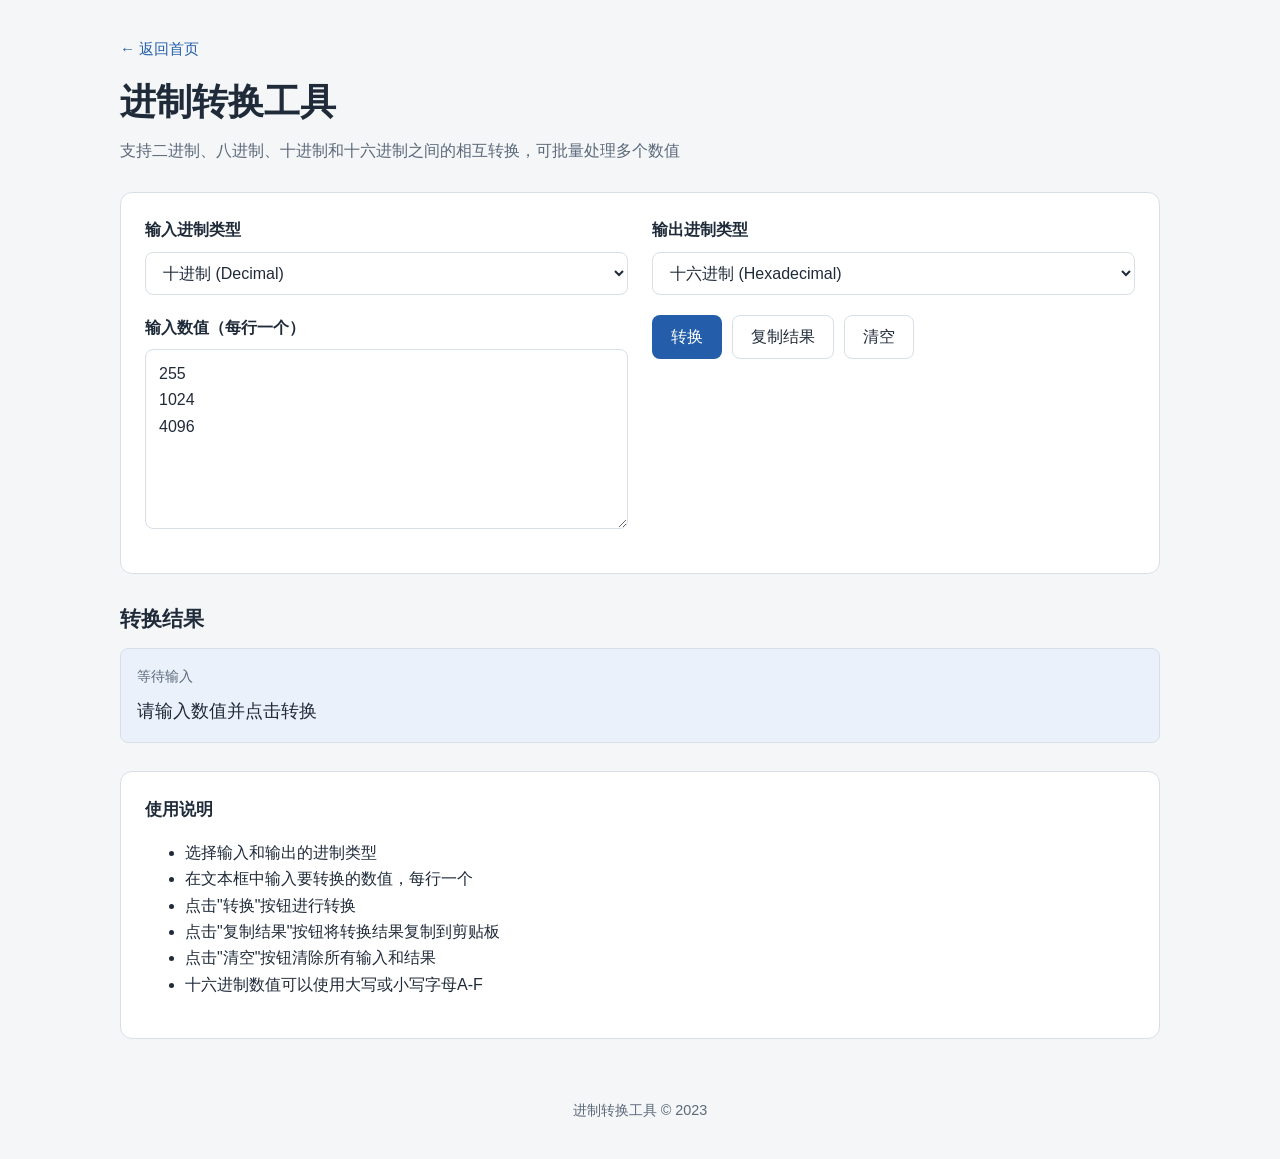
==== base-converter.html @ a17266d6 "Unify page styling and preserve legacy tool URLs Co-Authored-By: Devin AI <158243242+devin-ai-integr" ====
<!DOCTYPE html>
<html lang="zh-CN">
<head>
    <meta charset="UTF-8">
    <meta name="viewport" content="width=device-width, initial-scale=1.0">
    <title>进制转换工具</title>
    <link rel="stylesheet" href="assets/style.css">
</head>
<body class="tool-page">
    <main class="container">
        <header class="page-header">
            <a class="back-link" href="index.html">← 返回首页</a>
            <h1>进制转换工具</h1>
            <p class="description">支持二进制、八进制、十进制和十六进制之间的相互转换，可批量处理多个数值</p>
        </header>
        
        <div class="input-section">
            <div>
                <div class="form-group">
                    <label for="inputType">输入进制类型</label>
                    <select id="inputType">
                        <option value="2">二进制 (Binary)</option>
                        <option value="8">八进制 (Octal)</option>
                        <option value="10" selected>十进制 (Decimal)</option>
                        <option value="16">十六进制 (Hexadecimal)</option>
                    </select>
                </div>
                
                <div class="form-group">
                    <label for="inputValue">输入数值（每行一个）</label>
                    <textarea id="inputValue" placeholder="请输入要转换的数值，每行一个&#10;例如：&#10;255&#10;1024&#10;4096"></textarea>
                </div>
            </div>
            
            <div>
                <div class="form-group">
                    <label for="outputType">输出进制类型</label>
                    <select id="outputType">
                        <option value="2">二进制 (Binary)</option>
                        <option value="8">八进制 (Octal)</option>
                        <option value="10">十进制 (Decimal)</option>
                        <option value="16" selected>十六进制 (Hexadecimal)</option>
                    </select>
                </div>
                
                <div class="buttons">
                    <button class="convert-btn" onclick="convert()">转换</button>
                    <button class="copy-btn" onclick="copyResults()">复制结果</button>
                    <button class="clear-btn" onclick="clearAll()">清空</button>
                </div>
            </div>
        </div>
        
        <div class="result-section">
            <h2>转换结果</h2>
            <div id="results" class="result-grid">
                <div class="result-box">
                    <div class="result-title">等待输入</div>
                    <div class="result-value">请输入数值并点击转换</div>
                </div>
            </div>
        </div>
        
        <div class="instructions">
            <h3>使用说明</h3>
            <ul>
                <li>选择输入和输出的进制类型</li>
                <li>在文本框中输入要转换的数值，每行一个</li>
                <li>点击"转换"按钮进行转换</li>
                <li>点击"复制结果"按钮将转换结果复制到剪贴板</li>
                <li>点击"清空"按钮清除所有输入和结果</li>
                <li>十六进制数值可以使用大写或小写字母A-F</li>
            </ul>
        </div>
    </main>
    
    <div class="footer">
        <p>进制转换工具 &copy; 2023</p>
    </div>
    
    <div class="notification" id="notification" role="status">结果已复制到剪贴板！</div>

    <script>
        function convert() {
            const inputType = document.getElementById('inputType').value;
            const outputType = document.getElementById('outputType').value;
            const inputValue = document.getElementById('inputValue').value;
            const resultsContainer = document.getElementById('results');
            
            // 清空之前的结果
            resultsContainer.innerHTML = '';
            
            // 分割输入为多行
            const values = inputValue.split('\n').filter(val => val.trim() !== '');
            
            if (values.length === 0) {
                resultsContainer.innerHTML = `
                    <div class="result-box">
                        <div class="result-title">错误</div>
                        <div class="result-value">请输入有效数值</div>
                    </div>
                `;
                return;
            }
            
            // 转换每个值
            values.forEach((value, index) => {
                value = value.trim();
                
                try {
                    const sign = value.startsWith('-') ? -1n : 1n;
                    let digits = value.replace(/^[+-]/, '');
                    const prefixes = { '2': /^0b/i, '8': /^0o/i, '16': /^0x/i };
                    if (prefixes[inputType]) digits = digits.replace(prefixes[inputType], '');
                    const validDigits = { '2': /^[01]+$/, '8': /^[0-7]+$/, '10': /^[0-9]+$/, '16': /^[0-9a-f]+$/i };
                    if (!validDigits[inputType].test(digits)) throw new Error('无效的输入值或进制数字');
                    const prefix = { '2': '0b', '8': '0o', '10': '', '16': '0x' }[inputType];
                    const decimalValue = sign * BigInt(prefix + digits);
                    const result = decimalValue.toString(Number(outputType)).toUpperCase();
                    appendResult(value, result + ' (' + getBaseName(outputType) + ')');
                } catch (error) {
                    appendResult(value, '转换错误: ' + error.message, true);
                }

            });
        }
        
        function appendResult(value, result, isError = false) {
            const box = document.createElement('div');
            box.className = 'result-box';
            const title = document.createElement('div');
            title.className = 'result-title';
            title.textContent = value + ' (' + getBaseName(document.getElementById('inputType').value) + ')';
            const output = document.createElement('div');
            output.className = 'result-value';
            output.textContent = result;
            if (isError) output.classList.add('inline-error');
            else output.dataset.copy = result;
            box.append(title, output);
            document.getElementById('results').appendChild(box);
        }

        function getBaseName(base) {
            switch(base) {
                case '2': return '二进制';
                case '8': return '八进制';
                case '10': return '十进制';
                case '16': return '十六进制';
                default: return '';
            }
        }
        
        async function copyResults() {
            const results = document.querySelectorAll('.result-value[data-copy]');
            if (results.length === 0) {
                showNotification('没有可复制的结果', true);
                return;
            }
            
            let textToCopy = '';
            results.forEach(result => {
                // 提取纯文本内容（去掉HTML标签）
                textToCopy += result.textContent + '\n';
            });
            
            try {
                if (!navigator.clipboard) throw new Error('当前环境不支持剪贴板，请手动选择结果复制');
                await navigator.clipboard.writeText(textToCopy.trim());
                showNotification('结果已复制到剪贴板！');
            } catch (error) {
                showNotification('复制失败: ' + error.message, true);
            }
        }
        
        function clearAll() {
            document.getElementById('inputValue').value = '';
            document.getElementById('results').innerHTML = `
                <div class="result-box">
                    <div class="result-title">等待输入</div>
                    <div class="result-value">请输入数值并点击转换</div>
                </div>
            `;
        }
        
        function showNotification(message, isError = false) {
            const notification = document.getElementById('notification');
            notification.textContent = message;
            notification.classList.toggle('error', isError);
            
            notification.classList.add('show');
            
            setTimeout(() => {
                notification.classList.remove('show');
            }, 3000);
        }
        
        // 初始示例值
        document.getElementById('inputValue').value = '255\n1024\n4096';
    </script>
</body>
</html>
---- assets/style.css ----
:root {
    color-scheme: light dark;
    --bg: #f4f6f8;
    --surface: #ffffff;
    --text: #202b3a;
    --muted: #5c697a;
    --border: #d8dfe7;
    --accent: #245eaa;
    --accent-hover: #194a89;
    --soft: #eaf1fa;
    --error: #b42318;
    --radius: 12px;
}
@media (prefers-color-scheme: dark) {
    :root {
        --bg: #111821;
        --surface: #1b2532;
        --text: #e5ebf3;
        --muted: #a8b6c8;
        --border: #354356;
        --accent: #99c3ff;
        --accent-hover: #c1dbff;
        --soft: #253950;
        --error: #ffa69e;
    }
}
* { box-sizing: border-box; }
body {
    margin: 0;
    background: var(--bg);
    color: var(--text);
    font-family: -apple-system, BlinkMacSystemFont, "Segoe UI", "PingFang SC", "Microsoft YaHei", "Noto Sans CJK SC", sans-serif;
    line-height: 1.65;
}
h1, h2, h3, h4, p { margin: 0 0 12px; }
h1 { font-size: clamp(1.65rem, 4vw, 2.25rem); line-height: 1.3; }
h2 { font-size: 1.3rem; }
h3 { font-size: 1.05rem; }
a { color: var(--accent); text-underline-offset: 3px; }
a:hover { color: var(--accent-hover); }
button, input, select, textarea { font: inherit; }
button, .btn {
    display: inline-flex;
    align-items: center;
    justify-content: center;
    gap: 8px;
    padding: 10px 18px;
    border: 1px solid transparent;
    border-radius: 8px;
    background: var(--accent);
    color: var(--surface);
    cursor: pointer;
    text-decoration: none;
    line-height: 1.4;
}
button:hover, .btn:hover { background: var(--accent-hover); color: var(--surface); }
.secondary, .copy-btn, .clear-btn, .btn-outline {
    background: var(--surface);
    border-color: var(--border);
    color: var(--text);
}
.secondary:hover, .copy-btn:hover, .clear-btn:hover, .btn-outline:hover {
    background: var(--soft);
    color: var(--text);
}
:focus-visible { outline: 3px solid var(--accent); outline-offset: 3px; }
label { display: block; font-weight: 600; margin-bottom: 8px; }
input, select, textarea {
    width: 100%;
    min-width: 0;
    padding: 11px 13px;
    border: 1px solid var(--border);
    border-radius: 8px;
    background: var(--surface);
    color: var(--text);
}
textarea { display: block; min-height: 180px; resize: vertical; font-weight: 400; }
input::placeholder, textarea::placeholder { color: var(--muted); opacity: 1; }
input + button { margin-top: 12px; }
.container { width: min(100% - 48px, 1200px); margin: 0 auto; padding: 36px 0; }
.tool-page .container { max-width: 1040px; }
.page-header { margin-bottom: 28px; }
.back-link { display: inline-block; margin-bottom: 18px; text-decoration: none; font-size: .95rem; }
.description, .card-desc, .example-desc, .featured-card-desc { color: var(--muted); }
.panel, .card, .featured-card, .regex-section, .test-section, .input-section, .instructions {
    background: var(--surface);
    border: 1px solid var(--border);
    border-radius: var(--radius);
    padding: 24px;
}
.input-section, .content { display: grid; grid-template-columns: 1fr 1fr; gap: 24px; }
.content > *, .input-section > *, .splitter-grid > * { min-width: 0; }
.form-group, .input-group { margin-bottom: 20px; }
.buttons, .button-container { display: flex; flex-wrap: wrap; gap: 10px; margin: 20px 0; }
.result-section, .result-container, .instructions, .example-section { margin-top: 28px; }
.result-grid { display: grid; grid-template-columns: repeat(auto-fit, minmax(min(100%, 220px), 1fr)); gap: 16px; }
.result-box, #match-result {
    background: var(--soft);
    border: 1px solid var(--border);
    border-radius: 8px;
    padding: 16px;
    overflow-wrap: anywhere;
}
#result { margin-top: 20px; white-space: pre-line; min-height: 64px; }
.result-title { font-size: .9rem; color: var(--muted); margin-bottom: 8px; }
.result-value { font-size: 1.1rem; overflow-wrap: anywhere; }
.no-matches, [role="status"] { color: var(--muted); }
.inline-error { color: var(--error); }
.notification {
    position: fixed;
    bottom: 24px;
    right: 24px;
    max-width: min(460px, calc(100% - 48px));
    padding: 14px 20px;
    border-radius: 8px;
    color: #fff;
    background: #245eaa;
    opacity: 0;
    pointer-events: none;
}
.notification.show { opacity: 1; }
.notification.error { background: #b42318; }
.footer, footer { color: var(--muted); font-size: .9rem; text-align: center; padding: 24px; }
.cheat-sheet-content, .example-grid { display: grid; grid-template-columns: 1fr 1fr; gap: 18px; }
.cheat-item, .example-card { min-width: 0; padding: 14px; background: var(--soft); border-radius: 8px; overflow-wrap: anywhere; }
.cheat-item p { margin-bottom: 6px; }
.example-card { cursor: pointer; border: 1px solid var(--border); }
.example-card:hover { border-color: var(--accent); }
code { font-family: ui-monospace, SFMono-Regular, Consolas, monospace; font-size: .9em; }
.icon { flex-shrink: 0; fill: currentColor; }
.splitter-grid { display: grid; grid-template-columns: 1fr auto 1fr; gap: 20px; align-items: start; }
.splitter-grid textarea { min-height: 300px; margin-top: 10px; }
.splitter-grid .button-container { flex-direction: column; margin-top: 36px; }

/* Dashboard layout */
.dashboard > header { background: var(--surface); border-bottom: 1px solid var(--border); position: sticky; top: 0; z-index: 10; }
.header-content, .category-nav-content, .footer-content { max-width: 1200px; margin: auto; padding: 16px 24px; display: flex; align-items: center; justify-content: space-between; gap: 24px; }
.logo, .footer-brand { display: flex; align-items: center; gap: 12px; font-weight: 700; }
.logo { font-size: 1.35rem; }
.logo-icon { display: grid; place-items: center; background: var(--soft); border-radius: 8px; width: 36px; height: 36px; }
.nav-links, .header-actions, .footer-links { display: flex; gap: 20px; }
.nav-links a, .footer-links a { color: var(--muted); text-decoration: none; }
.category-nav { background: var(--surface); border-bottom: 1px solid var(--border); overflow-x: auto; }
.category-nav-content { justify-content: flex-start; gap: 8px; }
.category-btn { white-space: nowrap; border-radius: 24px; background: transparent; color: var(--muted); }
.category-btn.active { background: var(--accent); color: var(--surface); }
.section, .featured { margin-bottom: 40px; }
.section-header, .card-header, .card-footer { display: flex; align-items: center; justify-content: space-between; gap: 12px; }
.section-header { margin-bottom: 20px; }
.section-header h2 { margin: 0; }
.view-all { font-size: .9rem; text-decoration: none; white-space: nowrap; }
.grid, .featured-grid { display: grid; grid-template-columns: repeat(auto-fill, minmax(min(100%, 300px), 1fr)); gap: 16px; }
.card, .featured-card { display: block; text-decoration: none; color: var(--text); }
.card:hover, .featured-card:hover { border-color: var(--accent); color: var(--text); }
.card-title, .featured-card-title { font-size: 1.05rem; margin-bottom: 0; }
.card-header { margin-bottom: 12px; }
.card-fav { display: grid; place-items: center; width: 32px; height: 32px; background: var(--soft); border-radius: 50%; flex-shrink: 0; }
.card-desc, .featured-card-desc { font-size: .9rem; }
.card-footer { border-top: 1px solid var(--border); padding-top: 12px; }
.card-tags { display: flex; gap: 6px; flex-wrap: wrap; }
.tag { padding: 3px 10px; border-radius: 16px; background: var(--soft); color: var(--accent); font-size: .75rem; }
.card-meta { color: var(--muted); font-size: .8rem; }
.featured { background: var(--soft); padding: 28px; border: 1px solid var(--border); border-radius: var(--radius); }
.featured-title { font-size: 1.5rem; }
.featured-desc { color: var(--muted); margin-bottom: 24px; }
.featured-card-title { margin-bottom: 8px; }
.featured-card-desc { margin-bottom: 0; }
.dashboard footer { background: var(--surface); border-top: 1px solid var(--border); text-align: left; }
@media (max-width: 768px) {
    .container { width: calc(100% - 32px); padding: 24px 0; }
    .input-section, .content, .splitter-grid { grid-template-columns: 1fr; }
    .panel, .regex-section, .test-section, .input-section, .instructions, .featured { padding: 20px; }
    .splitter-grid .button-container { flex-direction: row; margin: 0; }
    .cheat-sheet-content, .example-grid { grid-template-columns: 1fr; }
    .nav-links { display: none; }
    .header-content { flex-wrap: wrap; gap: 12px; padding: 14px 16px; }
    .header-actions { gap: 8px; }
    .header-actions .btn { padding: 8px 12px; }
    .footer-content { flex-direction: column; align-items: flex-start; padding: 0; }
    .footer-links { flex-wrap: wrap; }
}
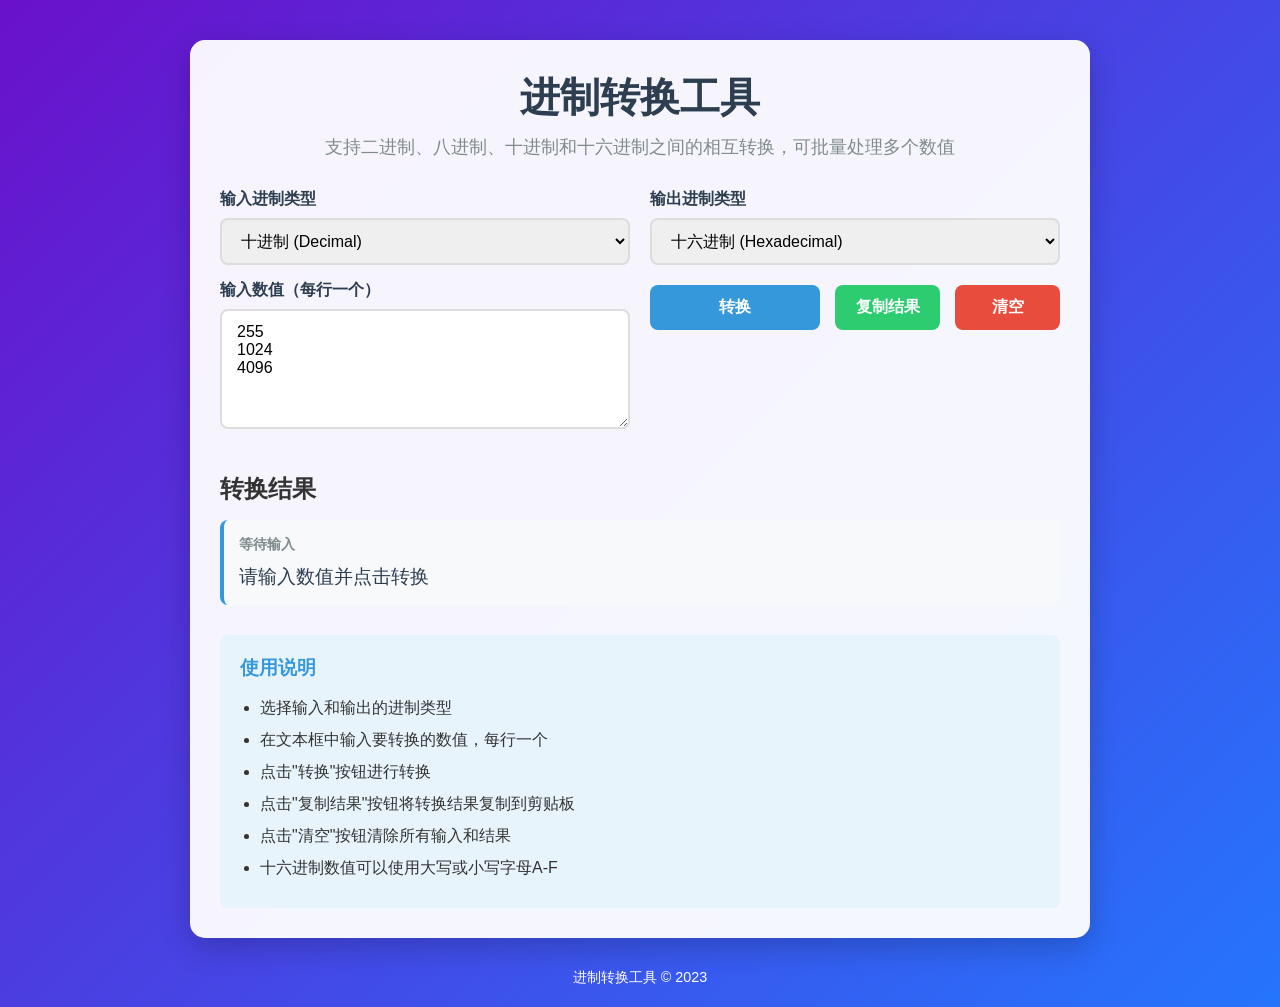
==== commit eba76ef2: "Rename tool pages to conventional descriptive filenames Co-Authored-By: Devin AI <158243242+devin-ai" ====
--- a/base-converter.html
+++ b/base-converter.html
@@ -4,12 +4,224 @@
     <meta charset="UTF-8">
     <meta name="viewport" content="width=device-width, initial-scale=1.0">
     <title>进制转换工具</title>
-    <link rel="stylesheet" href="assets/style.css">
+    <style>
+        * {
+            box-sizing: border-box;
+            margin: 0;
+            padding: 0;
+            font-family: 'Segoe UI', Tahoma, Geneva, Verdana, sans-serif;
+        }
+        
+        body {
+            background: linear-gradient(135deg, #6a11cb 0%, #2575fc 100%);
+            color: #333;
+            min-height: 100vh;
+            display: flex;
+            flex-direction: column;
+            align-items: center;
+            padding: 20px;
+        }
+        
+        .container {
+            width: 100%;
+            max-width: 900px;
+            background-color: rgba(255, 255, 255, 0.95);
+            border-radius: 15px;
+            box-shadow: 0 10px 30px rgba(0, 0, 0, 0.2);
+            padding: 30px;
+            margin-top: 20px;
+        }
+        
+        header {
+            text-align: center;
+            margin-bottom: 30px;
+        }
+        
+        h1 {
+            color: #2c3e50;
+            margin-bottom: 10px;
+            font-size: 2.5rem;
+        }
+        
+        .description {
+            color: #7f8c8d;
+            font-size: 1.1rem;
+            max-width: 700px;
+            margin: 0 auto;
+        }
+        
+        .input-section {
+            display: grid;
+            grid-template-columns: 1fr 1fr;
+            gap: 20px;
+            margin-bottom: 25px;
+        }
+        
+        @media (max-width: 768px) {
+            .input-section {
+                grid-template-columns: 1fr;
+            }
+        }
+        
+        .form-group {
+            margin-bottom: 15px;
+        }
+        
+        label {
+            display: block;
+            margin-bottom: 8px;
+            font-weight: 600;
+            color: #2c3e50;
+        }
+        
+        select, textarea {
+            width: 100%;
+            padding: 12px 15px;
+            border: 2px solid #ddd;
+            border-radius: 8px;
+            font-size: 16px;
+            transition: border-color 0.3s;
+        }
+        
+        select:focus, textarea:focus {
+            border-color: #3498db;
+            outline: none;
+        }
+        
+        textarea {
+            min-height: 120px;
+            resize: vertical;
+        }
+        
+        .buttons {
+            display: flex;
+            gap: 15px;
+            margin: 20px 0;
+        }
+        
+        button {
+            padding: 12px 20px;
+            border: none;
+            border-radius: 8px;
+            font-size: 16px;
+            font-weight: 600;
+            cursor: pointer;
+            transition: all 0.3s;
+        }
+        
+        .convert-btn {
+            background-color: #3498db;
+            color: white;
+            flex: 2;
+        }
+        
+        .convert-btn:hover {
+            background-color: #2980b9;
+        }
+        
+        .copy-btn {
+            background-color: #2ecc71;
+            color: white;
+            flex: 1;
+        }
+        
+        .copy-btn:hover {
+            background-color: #27ae60;
+        }
+        
+        .clear-btn {
+            background-color: #e74c3c;
+            color: white;
+            flex: 1;
+        }
+        
+        .clear-btn:hover {
+            background-color: #c0392b;
+        }
+        
+        .result-section {
+            margin-top: 20px;
+        }
+        
+        .result-grid {
+            display: grid;
+            grid-template-columns: repeat(auto-fit, minmax(200px, 1fr));
+            gap: 20px;
+            margin-top: 15px;
+        }
+        
+        .result-box {
+            background-color: #f8f9fa;
+            border-radius: 8px;
+            padding: 15px;
+            border-left: 4px solid #3498db;
+        }
+        
+        .result-title {
+            font-weight: 600;
+            color: #7f8c8d;
+            margin-bottom: 10px;
+            font-size: 0.9rem;
+        }
+        
+        .result-value {
+            font-size: 1.2rem;
+            color: #2c3e50;
+            word-break: break-all;
+        }
+        
+        .instructions {
+            background-color: #e8f4fc;
+            border-radius: 8px;
+            padding: 20px;
+            margin-top: 30px;
+        }
+        
+        .instructions h3 {
+            color: #3498db;
+            margin-bottom: 15px;
+        }
+        
+        .instructions ul {
+            padding-left: 20px;
+        }
+        
+        .instructions li {
+            margin-bottom: 8px;
+            line-height: 1.5;
+        }
+        
+        .footer {
+            margin-top: 30px;
+            text-align: center;
+            color: white;
+            font-size: 0.9rem;
+        }
+        
+        .notification {
+            position: fixed;
+            top: 20px;
+            right: 20px;
+            padding: 15px 25px;
+            background-color: #2ecc71;
+            color: white;
+            border-radius: 8px;
+            box-shadow: 0 5px 15px rgba(0, 0, 0, 0.2);
+            transform: translateY(-100px);
+            opacity: 0;
+            transition: all 0.3s;
+            z-index: 1000;
+        }
+        
+        .notification.show {
+            transform: translateY(0);
+            opacity: 1;
+        }
+    </style>
 </head>
-<body class="tool-page">
-    <main class="container">
-        <header class="page-header">
-            <a class="back-link" href="index.html">← 返回首页</a>
+<body>
+    <div class="container">
+        <header>
             <h1>进制转换工具</h1>
             <p class="description">支持二进制、八进制、十进制和十六进制之间的相互转换，可批量处理多个数值</p>
         </header>
@@ -72,13 +284,13 @@
                 <li>十六进制数值可以使用大写或小写字母A-F</li>
             </ul>
         </div>
-    </main>
+    </div>
     
     <div class="footer">
         <p>进制转换工具 &copy; 2023</p>
     </div>
     
-    <div class="notification" id="notification" role="status">结果已复制到剪贴板！</div>
+    <div class="notification" id="notification">结果已复制到剪贴板！</div>
 
     <script>
         function convert() {
@@ -134,7 +346,7 @@
             const output = document.createElement('div');
             output.className = 'result-value';
             output.textContent = result;
-            if (isError) output.classList.add('inline-error');
+            if (isError) output.style.color = '#e74c3c';
             else output.dataset.copy = result;
             box.append(title, output);
             document.getElementById('results').appendChild(box);
@@ -185,7 +397,7 @@
         function showNotification(message, isError = false) {
             const notification = document.getElementById('notification');
             notification.textContent = message;
-            notification.classList.toggle('error', isError);
+            notification.style.backgroundColor = isError ? '#e74c3c' : '#2ecc71';
             
             notification.classList.add('show');
             
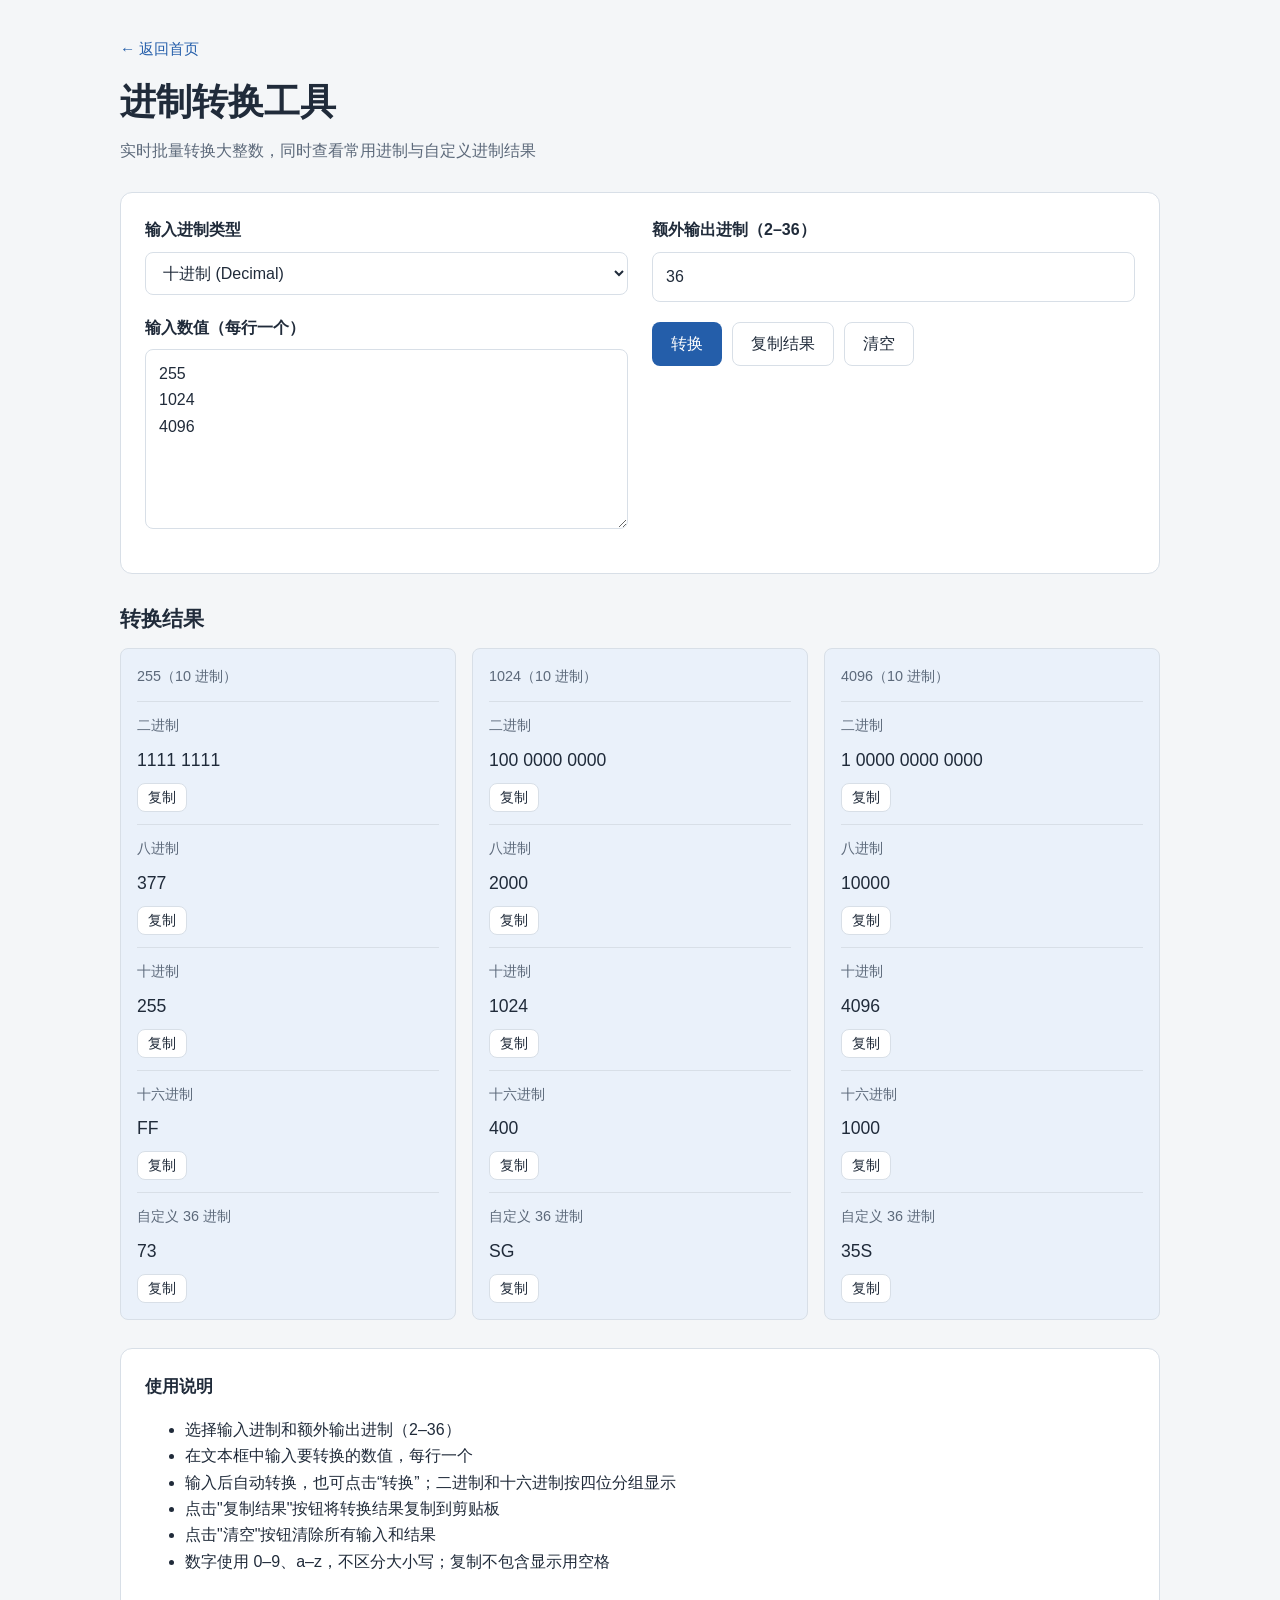
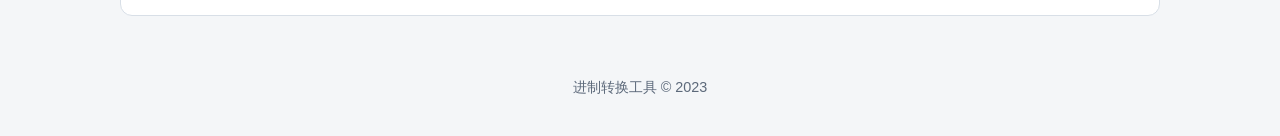
==== commit fa00f38e: "Add live exact multi-base conversion and per-value copying Co-Authored-By: Devin AI <158243242+devin" ====
--- a/base-converter.html
+++ b/base-converter.html
@@ -4,226 +4,14 @@
     <meta charset="UTF-8">
     <meta name="viewport" content="width=device-width, initial-scale=1.0">
     <title>进制转换工具</title>
-    <style>
-        * {
-            box-sizing: border-box;
-            margin: 0;
-            padding: 0;
-            font-family: 'Segoe UI', Tahoma, Geneva, Verdana, sans-serif;
-        }
-        
-        body {
-            background: linear-gradient(135deg, #6a11cb 0%, #2575fc 100%);
-            color: #333;
-            min-height: 100vh;
-            display: flex;
-            flex-direction: column;
-            align-items: center;
-            padding: 20px;
-        }
-        
-        .container {
-            width: 100%;
-            max-width: 900px;
-            background-color: rgba(255, 255, 255, 0.95);
-            border-radius: 15px;
-            box-shadow: 0 10px 30px rgba(0, 0, 0, 0.2);
-            padding: 30px;
-            margin-top: 20px;
-        }
-        
-        header {
-            text-align: center;
-            margin-bottom: 30px;
-        }
-        
-        h1 {
-            color: #2c3e50;
-            margin-bottom: 10px;
-            font-size: 2.5rem;
-        }
-        
-        .description {
-            color: #7f8c8d;
-            font-size: 1.1rem;
-            max-width: 700px;
-            margin: 0 auto;
-        }
-        
-        .input-section {
-            display: grid;
-            grid-template-columns: 1fr 1fr;
-            gap: 20px;
-            margin-bottom: 25px;
-        }
-        
-        @media (max-width: 768px) {
-            .input-section {
-                grid-template-columns: 1fr;
-            }
-        }
-        
-        .form-group {
-            margin-bottom: 15px;
-        }
-        
-        label {
-            display: block;
-            margin-bottom: 8px;
-            font-weight: 600;
-            color: #2c3e50;
-        }
-        
-        select, textarea {
-            width: 100%;
-            padding: 12px 15px;
-            border: 2px solid #ddd;
-            border-radius: 8px;
-            font-size: 16px;
-            transition: border-color 0.3s;
-        }
-        
-        select:focus, textarea:focus {
-            border-color: #3498db;
-            outline: none;
-        }
-        
-        textarea {
-            min-height: 120px;
-            resize: vertical;
-        }
-        
-        .buttons {
-            display: flex;
-            gap: 15px;
-            margin: 20px 0;
-        }
-        
-        button {
-            padding: 12px 20px;
-            border: none;
-            border-radius: 8px;
-            font-size: 16px;
-            font-weight: 600;
-            cursor: pointer;
-            transition: all 0.3s;
-        }
-        
-        .convert-btn {
-            background-color: #3498db;
-            color: white;
-            flex: 2;
-        }
-        
-        .convert-btn:hover {
-            background-color: #2980b9;
-        }
-        
-        .copy-btn {
-            background-color: #2ecc71;
-            color: white;
-            flex: 1;
-        }
-        
-        .copy-btn:hover {
-            background-color: #27ae60;
-        }
-        
-        .clear-btn {
-            background-color: #e74c3c;
-            color: white;
-            flex: 1;
-        }
-        
-        .clear-btn:hover {
-            background-color: #c0392b;
-        }
-        
-        .result-section {
-            margin-top: 20px;
-        }
-        
-        .result-grid {
-            display: grid;
-            grid-template-columns: repeat(auto-fit, minmax(200px, 1fr));
-            gap: 20px;
-            margin-top: 15px;
-        }
-        
-        .result-box {
-            background-color: #f8f9fa;
-            border-radius: 8px;
-            padding: 15px;
-            border-left: 4px solid #3498db;
-        }
-        
-        .result-title {
-            font-weight: 600;
-            color: #7f8c8d;
-            margin-bottom: 10px;
-            font-size: 0.9rem;
-        }
-        
-        .result-value {
-            font-size: 1.2rem;
-            color: #2c3e50;
-            word-break: break-all;
-        }
-        
-        .instructions {
-            background-color: #e8f4fc;
-            border-radius: 8px;
-            padding: 20px;
-            margin-top: 30px;
-        }
-        
-        .instructions h3 {
-            color: #3498db;
-            margin-bottom: 15px;
-        }
-        
-        .instructions ul {
-            padding-left: 20px;
-        }
-        
-        .instructions li {
-            margin-bottom: 8px;
-            line-height: 1.5;
-        }
-        
-        .footer {
-            margin-top: 30px;
-            text-align: center;
-            color: white;
-            font-size: 0.9rem;
-        }
-        
-        .notification {
-            position: fixed;
-            top: 20px;
-            right: 20px;
-            padding: 15px 25px;
-            background-color: #2ecc71;
-            color: white;
-            border-radius: 8px;
-            box-shadow: 0 5px 15px rgba(0, 0, 0, 0.2);
-            transform: translateY(-100px);
-            opacity: 0;
-            transition: all 0.3s;
-            z-index: 1000;
-        }
-        
-        .notification.show {
-            transform: translateY(0);
-            opacity: 1;
-        }
-    </style>
+    <link rel="stylesheet" href="assets/style.css">
 </head>
-<body>
-    <div class="container">
-        <header>
+<body class="tool-page">
+    <main class="container">
+        <header class="page-header">
+            <a class="back-link" href="index.html">← 返回首页</a>
             <h1>进制转换工具</h1>
-            <p class="description">支持二进制、八进制、十进制和十六进制之间的相互转换，可批量处理多个数值</p>
+            <p class="description">实时批量转换大整数，同时查看常用进制与自定义进制结果</p>
         </header>
         
         <div class="input-section">
@@ -235,9 +23,14 @@
                         <option value="8">八进制 (Octal)</option>
                         <option value="10" selected>十进制 (Decimal)</option>
                         <option value="16">十六进制 (Hexadecimal)</option>
+                        <option value="custom">自定义进制</option>
                     </select>
                 </div>
                 
+                <div class="form-group" id="customInputGroup" hidden>
+                    <label for="customInputBase">自定义输入进制（2–36）</label>
+                    <input type="number" id="customInputBase" min="2" max="36" step="1" value="36">
+                </div>
                 <div class="form-group">
                     <label for="inputValue">输入数值（每行一个）</label>
                     <textarea id="inputValue" placeholder="请输入要转换的数值，每行一个&#10;例如：&#10;255&#10;1024&#10;4096"></textarea>
@@ -246,13 +39,9 @@
             
             <div>
                 <div class="form-group">
-                    <label for="outputType">输出进制类型</label>
-                    <select id="outputType">
-                        <option value="2">二进制 (Binary)</option>
-                        <option value="8">八进制 (Octal)</option>
-                        <option value="10">十进制 (Decimal)</option>
-                        <option value="16" selected>十六进制 (Hexadecimal)</option>
-                    </select>
+                    <label for="customOutputBase">额外输出进制（2–36）</label>
+                    <input type="number" id="customOutputBase" min="2" max="36" step="1" value="36">
+                    <p id="baseStatus" class="inline-error" role="status"></p>
                 </div>
                 
                 <div class="buttons">
@@ -276,138 +65,169 @@
         <div class="instructions">
             <h3>使用说明</h3>
             <ul>
-                <li>选择输入和输出的进制类型</li>
+                <li>选择输入进制和额外输出进制（2–36）</li>
                 <li>在文本框中输入要转换的数值，每行一个</li>
-                <li>点击"转换"按钮进行转换</li>
+                <li>输入后自动转换，也可点击“转换”；二进制和十六进制按四位分组显示</li>
                 <li>点击"复制结果"按钮将转换结果复制到剪贴板</li>
                 <li>点击"清空"按钮清除所有输入和结果</li>
-                <li>十六进制数值可以使用大写或小写字母A-F</li>
+                <li>数字使用 0–9、a–z，不区分大小写；复制不包含显示用空格</li>
             </ul>
         </div>
-    </div>
+    </main>
     
     <div class="footer">
         <p>进制转换工具 &copy; 2023</p>
     </div>
     
-    <div class="notification" id="notification">结果已复制到剪贴板！</div>
+    <div class="notification" id="notification" role="status">结果已复制到剪贴板！</div>
 
     <script>
+        const inputType = document.getElementById('inputType');
+        const inputValue = document.getElementById('inputValue');
+        const customInputBase = document.getElementById('customInputBase');
+        const customOutputBase = document.getElementById('customOutputBase');
+        const resultsContainer = document.getElementById('results');
+        let conversionTimer;
+        let notificationTimer;
+
+        function readBase(value) {
+            const base = Number(value);
+            if (!Number.isInteger(base) || base < 2 || base > 36) {
+                throw new Error('进制必须是 2–36 之间的整数');
+            }
+            return base;
+        }
+
+        function parseInteger(value, base) {
+            const sign = value.startsWith('-') ? -1n : 1n;
+            let digits = value.replace(/^[+-]/, '').toLowerCase();
+            const prefixes = { 2: /^0b/i, 8: /^0o/i, 16: /^0x/i };
+            if (prefixes[base]) digits = digits.replace(prefixes[base], '');
+            if (!/^[0-9a-z]+$/.test(digits)) throw new Error('无效的输入值或进制数字');
+            let result = 0n;
+            for (const char of digits) {
+                const digit = parseInt(char, 36);
+                if (digit >= base) throw new Error('无效的输入值或进制数字');
+                result = result * BigInt(base) + BigInt(digit);
+            }
+            return sign * result;
+        }
+
+        function element(tag, className, text) {
+            const node = document.createElement(tag);
+            node.className = className;
+            if (text !== undefined) node.textContent = text;
+            return node;
+        }
+
+        function grouped(value) {
+            const sign = value.startsWith('-') ? '-' : '';
+            const digits = value.replace(/^-/, '');
+            return sign + digits.replace(/\B(?=(.{4})+$)/g, ' ');
+        }
+
         function convert() {
-            const inputType = document.getElementById('inputType').value;
-            const outputType = document.getElementById('outputType').value;
-            const inputValue = document.getElementById('inputValue').value;
-            const resultsContainer = document.getElementById('results');
-            
-            // 清空之前的结果
-            resultsContainer.innerHTML = '';
-            
-            // 分割输入为多行
-            const values = inputValue.split('\n').filter(val => val.trim() !== '');
-            
-            if (values.length === 0) {
-                resultsContainer.innerHTML = `
-                    <div class="result-box">
-                        <div class="result-title">错误</div>
-                        <div class="result-value">请输入有效数值</div>
-                    </div>
-                `;
+            clearTimeout(conversionTimer);
+            document.getElementById('customInputGroup').hidden = inputType.value !== 'custom';
+            const status = document.getElementById('baseStatus');
+            status.textContent = '';
+            resultsContainer.replaceChildren();
+            let base;
+            let extraBase;
+            try {
+                base = readBase(inputType.value === 'custom' ? customInputBase.value : inputType.value);
+            } catch (error) {
+                status.textContent = '输入' + error.message;
                 return;
             }
-            
-            // 转换每个值
-            values.forEach((value, index) => {
-                value = value.trim();
-                
+            try {
+                extraBase = readBase(customOutputBase.value);
+            } catch (error) {
+                status.textContent = '输出' + error.message;
+            }
+            const values = inputValue.value.split('\n').map(value => value.trim()).filter(Boolean);
+            if (!values.length) {
+                resultsContainer.append(element('div', 'result-box', '请输入有效数值'));
+                return;
+            }
+            for (const value of values) {
+                const box = element('div', 'result-box');
+                box.append(element('div', 'result-title', value + '（' + base + ' 进制）'));
                 try {
-                    const sign = value.startsWith('-') ? -1n : 1n;
-                    let digits = value.replace(/^[+-]/, '');
-                    const prefixes = { '2': /^0b/i, '8': /^0o/i, '16': /^0x/i };
-                    if (prefixes[inputType]) digits = digits.replace(prefixes[inputType], '');
-                    const validDigits = { '2': /^[01]+$/, '8': /^[0-7]+$/, '10': /^[0-9]+$/, '16': /^[0-9a-f]+$/i };
-                    if (!validDigits[inputType].test(digits)) throw new Error('无效的输入值或进制数字');
-                    const prefix = { '2': '0b', '8': '0o', '10': '', '16': '0x' }[inputType];
-                    const decimalValue = sign * BigInt(prefix + digits);
-                    const result = decimalValue.toString(Number(outputType)).toUpperCase();
-                    appendResult(value, result + ' (' + getBaseName(outputType) + ')');
+                    const number = parseInteger(value, base);
+                    const bases = [[2, '二进制'], [8, '八进制'], [10, '十进制'], [16, '十六进制']];
+                    if (extraBase !== undefined) bases.push([extraBase, '自定义 ' + extraBase + ' 进制']);
+                    for (const [outputBase, label] of bases) {
+                        const raw = number.toString(outputBase).toUpperCase();
+                        const row = element('div', 'conversion-row');
+                        row.dataset.base = outputBase;
+                        const output = element('div', 'result-value', outputBase === 2 || outputBase === 16 ? grouped(raw) : raw);
+                        output.dataset.copy = raw;
+                        output.dataset.label = label;
+                        const button = element('button', 'secondary value-copy', '复制');
+                        button.type = 'button';
+                        button.setAttribute('aria-label', '复制' + label + '结果');
+                        button.addEventListener('click', () => copyText(raw));
+                        row.append(element('div', 'result-title', label), output, button);
+                        box.append(row);
+                    }
                 } catch (error) {
-                    appendResult(value, '转换错误: ' + error.message, true);
+                    box.append(element('div', 'result-value inline-error', '转换错误: ' + error.message));
                 }
-
-            });
-        }
-        
-        function appendResult(value, result, isError = false) {
-            const box = document.createElement('div');
-            box.className = 'result-box';
-            const title = document.createElement('div');
-            title.className = 'result-title';
-            title.textContent = value + ' (' + getBaseName(document.getElementById('inputType').value) + ')';
-            const output = document.createElement('div');
-            output.className = 'result-value';
-            output.textContent = result;
-            if (isError) output.style.color = '#e74c3c';
-            else output.dataset.copy = result;
-            box.append(title, output);
-            document.getElementById('results').appendChild(box);
-        }
-
-        function getBaseName(base) {
-            switch(base) {
-                case '2': return '二进制';
-                case '8': return '八进制';
-                case '10': return '十进制';
-                case '16': return '十六进制';
-                default: return '';
-            }
-        }
-        
-        async function copyResults() {
-            const results = document.querySelectorAll('.result-value[data-copy]');
-            if (results.length === 0) {
-                showNotification('没有可复制的结果', true);
-                return;
-            }
-            
-            let textToCopy = '';
-            results.forEach(result => {
-                // 提取纯文本内容（去掉HTML标签）
-                textToCopy += result.textContent + '\n';
-            });
-            
+                resultsContainer.append(box);
+            }
+        }
+
+        async function copyText(text) {
             try {
                 if (!navigator.clipboard) throw new Error('当前环境不支持剪贴板，请手动选择结果复制');
-                await navigator.clipboard.writeText(textToCopy.trim());
+                await navigator.clipboard.writeText(text);
                 showNotification('结果已复制到剪贴板！');
             } catch (error) {
                 showNotification('复制失败: ' + error.message, true);
             }
         }
-        
+
+        function copyResults() {
+            const boxes = [...resultsContainer.querySelectorAll('.result-box')];
+            if (!resultsContainer.querySelector('[data-copy]')) {
+                showNotification('没有可复制的结果', true);
+                return;
+            }
+            copyText(boxes.map(box => [
+                box.querySelector('.result-title').textContent,
+                ...[...box.querySelectorAll('[data-copy]')].map(value => value.dataset.label + ': ' + value.dataset.copy),
+                ...[...box.querySelectorAll('.inline-error')].map(value => value.textContent)
+            ].join('\n')).join('\n\n'));
+        }
+
         function clearAll() {
-            document.getElementById('inputValue').value = '';
-            document.getElementById('results').innerHTML = `
-                <div class="result-box">
-                    <div class="result-title">等待输入</div>
-                    <div class="result-value">请输入数值并点击转换</div>
-                </div>
-            `;
-        }
-        
+            clearTimeout(conversionTimer);
+            inputValue.value = '';
+            convert();
+        }
+
         function showNotification(message, isError = false) {
             const notification = document.getElementById('notification');
             notification.textContent = message;
-            notification.style.backgroundColor = isError ? '#e74c3c' : '#2ecc71';
-            
+            notification.classList.toggle('error', isError);
             notification.classList.add('show');
-            
-            setTimeout(() => {
-                notification.classList.remove('show');
-            }, 3000);
-        }
-        
-        // 初始示例值
-        document.getElementById('inputValue').value = '255\n1024\n4096';
+            clearTimeout(notificationTimer);
+            notificationTimer = setTimeout(() => notification.classList.remove('show'), 3000);
+        }
+
+        function scheduleConversion() {
+            document.getElementById('customInputGroup').hidden = inputType.value !== 'custom';
+            clearTimeout(conversionTimer);
+            conversionTimer = setTimeout(convert, 150);
+        }
+
+        inputValue.addEventListener('input', scheduleConversion);
+        inputType.addEventListener('change', scheduleConversion);
+        customInputBase.addEventListener('input', scheduleConversion);
+        customOutputBase.addEventListener('input', scheduleConversion);
+        inputValue.value = '255\n1024\n4096';
+        convert();
     </script>
 </body>
 </html>
--- a/assets/style.css
+++ b/assets/style.css
@@ -0,0 +1,185 @@
+:root {
+    color-scheme: light dark;
+    --bg: #f4f6f8;
+    --surface: #ffffff;
+    --text: #202b3a;
+    --muted: #5c697a;
+    --border: #d8dfe7;
+    --accent: #245eaa;
+    --accent-hover: #194a89;
+    --soft: #eaf1fa;
+    --error: #b42318;
+    --radius: 12px;
+}
+@media (prefers-color-scheme: dark) {
+    :root {
+        --bg: #111821;
+        --surface: #1b2532;
+        --text: #e5ebf3;
+        --muted: #a8b6c8;
+        --border: #354356;
+        --accent: #99c3ff;
+        --accent-hover: #c1dbff;
+        --soft: #253950;
+        --error: #ffa69e;
+    }
+}
+* { box-sizing: border-box; }
+body {
+    margin: 0;
+    background: var(--bg);
+    color: var(--text);
+    font-family: -apple-system, BlinkMacSystemFont, "Segoe UI", "PingFang SC", "Microsoft YaHei", "Noto Sans CJK SC", sans-serif;
+    line-height: 1.65;
+}
+h1, h2, h3, h4, p { margin: 0 0 12px; }
+h1 { font-size: clamp(1.65rem, 4vw, 2.25rem); line-height: 1.3; }
+h2 { font-size: 1.3rem; }
+h3 { font-size: 1.05rem; }
+a { color: var(--accent); text-underline-offset: 3px; }
+a:hover { color: var(--accent-hover); }
+button, input, select, textarea { font: inherit; }
+button, .btn {
+    display: inline-flex;
+    align-items: center;
+    justify-content: center;
+    gap: 8px;
+    padding: 10px 18px;
+    border: 1px solid transparent;
+    border-radius: 8px;
+    background: var(--accent);
+    color: var(--surface);
+    cursor: pointer;
+    text-decoration: none;
+    line-height: 1.4;
+}
+button:hover, .btn:hover { background: var(--accent-hover); color: var(--surface); }
+.secondary, .copy-btn, .clear-btn, .btn-outline {
+    background: var(--surface);
+    border-color: var(--border);
+    color: var(--text);
+}
+.secondary:hover, .copy-btn:hover, .clear-btn:hover, .btn-outline:hover {
+    background: var(--soft);
+    color: var(--text);
+}
+:focus-visible { outline: 3px solid var(--accent); outline-offset: 3px; }
+label { display: block; font-weight: 600; margin-bottom: 8px; }
+input, select, textarea {
+    width: 100%;
+    min-width: 0;
+    padding: 11px 13px;
+    border: 1px solid var(--border);
+    border-radius: 8px;
+    background: var(--surface);
+    color: var(--text);
+}
+textarea { display: block; min-height: 180px; resize: vertical; font-weight: 400; }
+input::placeholder, textarea::placeholder { color: var(--muted); opacity: 1; }
+input + button { margin-top: 12px; }
+.container { width: min(100% - 48px, 1200px); margin: 0 auto; padding: 36px 0; }
+.tool-page .container { max-width: 1040px; }
+.page-header { margin-bottom: 28px; }
+.back-link { display: inline-block; margin-bottom: 18px; text-decoration: none; font-size: .95rem; }
+.description, .card-desc, .example-desc, .featured-card-desc { color: var(--muted); }
+.panel, .card, .featured-card, .regex-section, .test-section, .input-section, .instructions {
+    background: var(--surface);
+    border: 1px solid var(--border);
+    border-radius: var(--radius);
+    padding: 24px;
+}
+.input-section, .content { display: grid; grid-template-columns: 1fr 1fr; gap: 24px; }
+.content > *, .input-section > *, .splitter-grid > * { min-width: 0; }
+.form-group, .input-group { margin-bottom: 20px; }
+.buttons, .button-container { display: flex; flex-wrap: wrap; gap: 10px; margin: 20px 0; }
+.result-section, .result-container, .instructions, .example-section { margin-top: 28px; }
+.result-grid { display: grid; grid-template-columns: repeat(auto-fit, minmax(min(100%, 220px), 1fr)); gap: 16px; }
+.result-box, #match-result {
+    background: var(--soft);
+    border: 1px solid var(--border);
+    border-radius: 8px;
+    padding: 16px;
+    overflow-wrap: anywhere;
+}
+#result { margin-top: 20px; white-space: pre-line; min-height: 64px; }
+#result:empty { min-height: 0; padding: 0; border-color: transparent; background: transparent; }
+#match-result.matches > div { white-space: pre-wrap; }
+.result-title { font-size: .9rem; color: var(--muted); margin-bottom: 8px; }
+.result-value { font-size: 1.1rem; overflow-wrap: anywhere; }
+.conversion-row { border-top: 1px solid var(--border); padding-top: 12px; margin-top: 12px; }
+.value-copy { padding: 4px 10px; margin-top: 8px; font-size: .85rem; }
+.no-matches, [role="status"] { color: var(--muted); }
+.inline-error { color: var(--error); }
+.notification {
+    position: fixed;
+    bottom: 24px;
+    right: 24px;
+    max-width: min(460px, calc(100% - 48px));
+    padding: 14px 20px;
+    border-radius: 8px;
+    color: #fff;
+    background: #245eaa;
+    opacity: 0;
+    pointer-events: none;
+}
+.notification.show { opacity: 1; }
+.notification.error { background: #b42318; }
+.footer, footer { color: var(--muted); font-size: .9rem; text-align: center; padding: 24px; }
+.cheat-sheet-content, .example-grid { display: grid; grid-template-columns: 1fr 1fr; gap: 18px; }
+.cheat-item, .example-card { min-width: 0; padding: 14px; background: var(--soft); border-radius: 8px; overflow-wrap: anywhere; }
+.cheat-item p { margin-bottom: 6px; }
+.example-card { cursor: pointer; border: 1px solid var(--border); }
+.example-card:hover { border-color: var(--accent); }
+code { font-family: ui-monospace, SFMono-Regular, Consolas, monospace; font-size: .9em; }
+.icon { flex-shrink: 0; fill: currentColor; }
+.splitter-grid { display: grid; grid-template-columns: 1fr auto 1fr; gap: 20px; align-items: start; }
+.splitter-grid textarea { min-height: 300px; margin-top: 10px; }
+.splitter-grid .button-container { flex-direction: column; margin-top: 36px; }
+
+/* Dashboard layout */
+.dashboard > header { background: var(--surface); border-bottom: 1px solid var(--border); position: sticky; top: 0; z-index: 10; }
+.header-content, .category-nav-content, .footer-content { max-width: 1200px; margin: auto; padding: 16px 24px; display: flex; align-items: center; justify-content: space-between; gap: 24px; }
+.logo, .footer-brand { display: flex; align-items: center; gap: 12px; font-weight: 700; }
+.logo { font-size: 1.35rem; }
+.logo-icon { display: grid; place-items: center; background: var(--soft); border-radius: 8px; width: 36px; height: 36px; }
+.nav-links, .header-actions, .footer-links { display: flex; gap: 20px; }
+.nav-links a, .footer-links a { color: var(--muted); text-decoration: none; }
+.category-nav { background: var(--surface); border-bottom: 1px solid var(--border); overflow-x: auto; }
+.category-nav-content { justify-content: flex-start; gap: 8px; }
+.category-btn { white-space: nowrap; border-radius: 24px; background: transparent; color: var(--muted); }
+.category-btn.active { background: var(--accent); color: var(--surface); }
+.section, .featured { margin-bottom: 40px; }
+.section-header, .card-header, .card-footer { display: flex; align-items: center; justify-content: space-between; gap: 12px; }
+.section-header { margin-bottom: 20px; }
+.section-header h2 { margin: 0; }
+.view-all { font-size: .9rem; text-decoration: none; white-space: nowrap; }
+.grid, .featured-grid { display: grid; grid-template-columns: repeat(auto-fill, minmax(min(100%, 300px), 1fr)); gap: 16px; }
+.card, .featured-card { display: block; text-decoration: none; color: var(--text); }
+.card:hover, .featured-card:hover { border-color: var(--accent); color: var(--text); }
+.card-title, .featured-card-title { font-size: 1.05rem; margin-bottom: 0; }
+.card-header { margin-bottom: 12px; }
+.card-fav { display: grid; place-items: center; width: 32px; height: 32px; background: var(--soft); border-radius: 50%; flex-shrink: 0; }
+.card-desc, .featured-card-desc { font-size: .9rem; }
+.card-footer { border-top: 1px solid var(--border); padding-top: 12px; }
+.card-tags { display: flex; gap: 6px; flex-wrap: wrap; }
+.tag { padding: 3px 10px; border-radius: 16px; background: var(--soft); color: var(--accent); font-size: .75rem; }
+.card-meta { color: var(--muted); font-size: .8rem; }
+.featured { background: var(--soft); padding: 28px; border: 1px solid var(--border); border-radius: var(--radius); }
+.featured-title { font-size: 1.5rem; }
+.featured-desc { color: var(--muted); margin-bottom: 24px; }
+.featured-card-title { margin-bottom: 8px; }
+.featured-card-desc { margin-bottom: 0; }
+.dashboard footer { background: var(--surface); border-top: 1px solid var(--border); text-align: left; }
+@media (max-width: 768px) {
+    .container { width: calc(100% - 32px); padding: 24px 0; }
+    .input-section, .content, .splitter-grid { grid-template-columns: 1fr; }
+    .panel, .regex-section, .test-section, .input-section, .instructions, .featured { padding: 20px; }
+    .splitter-grid .button-container { flex-direction: row; margin: 0; }
+    .cheat-sheet-content, .example-grid { grid-template-columns: 1fr; }
+    .nav-links { display: none; }
+    .header-content { flex-wrap: wrap; gap: 12px; padding: 14px 16px; }
+    .header-actions { gap: 8px; }
+    .header-actions .btn { padding: 8px 12px; }
+    .footer-content { flex-direction: column; align-items: flex-start; padding: 0; }
+    .footer-links { flex-wrap: wrap; }
+}
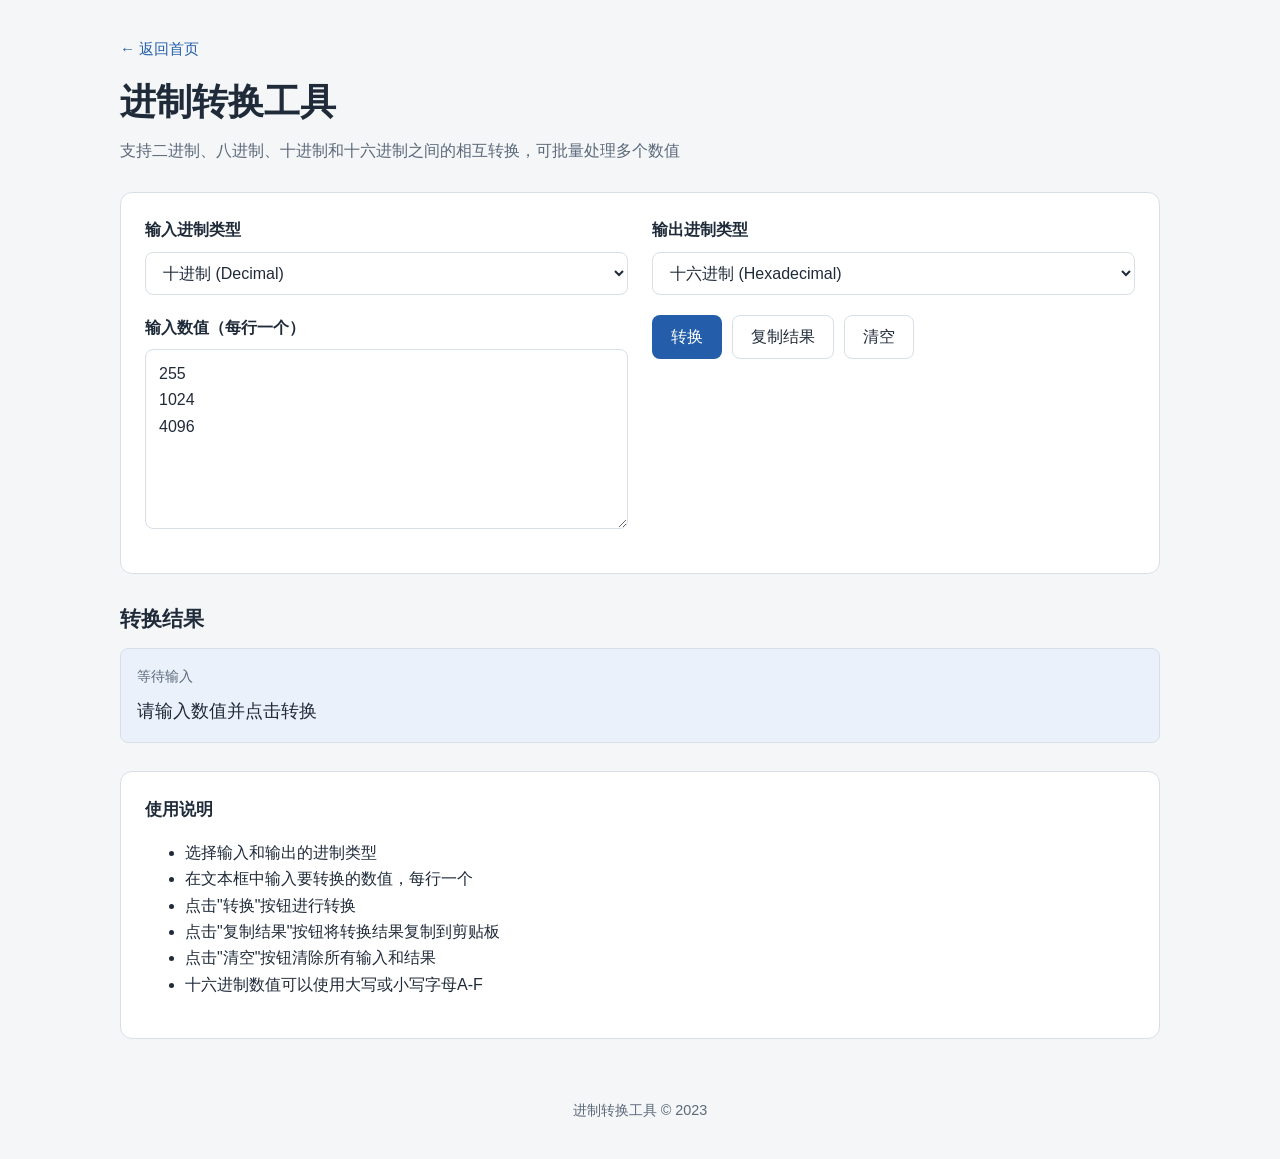
==== commit 1f62d3cd: "Merge pull request #2 from bruce-cham/devin/1795064214-unify-ui * Rename tool pages to conventional " ====
--- a/base-converter.html
+++ b/base-converter.html
@@ -11,7 +11,7 @@
         <header class="page-header">
             <a class="back-link" href="index.html">← 返回首页</a>
             <h1>进制转换工具</h1>
-            <p class="description">实时批量转换大整数，同时查看常用进制与自定义进制结果</p>
+            <p class="description">支持二进制、八进制、十进制和十六进制之间的相互转换，可批量处理多个数值</p>
         </header>
         
         <div class="input-section">
@@ -23,14 +23,9 @@
                         <option value="8">八进制 (Octal)</option>
                         <option value="10" selected>十进制 (Decimal)</option>
                         <option value="16">十六进制 (Hexadecimal)</option>
-                        <option value="custom">自定义进制</option>
                     </select>
                 </div>
                 
-                <div class="form-group" id="customInputGroup" hidden>
-                    <label for="customInputBase">自定义输入进制（2–36）</label>
-                    <input type="number" id="customInputBase" min="2" max="36" step="1" value="36">
-                </div>
                 <div class="form-group">
                     <label for="inputValue">输入数值（每行一个）</label>
                     <textarea id="inputValue" placeholder="请输入要转换的数值，每行一个&#10;例如：&#10;255&#10;1024&#10;4096"></textarea>
@@ -39,9 +34,13 @@
             
             <div>
                 <div class="form-group">
-                    <label for="customOutputBase">额外输出进制（2–36）</label>
-                    <input type="number" id="customOutputBase" min="2" max="36" step="1" value="36">
-                    <p id="baseStatus" class="inline-error" role="status"></p>
+                    <label for="outputType">输出进制类型</label>
+                    <select id="outputType">
+                        <option value="2">二进制 (Binary)</option>
+                        <option value="8">八进制 (Octal)</option>
+                        <option value="10">十进制 (Decimal)</option>
+                        <option value="16" selected>十六进制 (Hexadecimal)</option>
+                    </select>
                 </div>
                 
                 <div class="buttons">
@@ -65,12 +64,12 @@
         <div class="instructions">
             <h3>使用说明</h3>
             <ul>
-                <li>选择输入进制和额外输出进制（2–36）</li>
+                <li>选择输入和输出的进制类型</li>
                 <li>在文本框中输入要转换的数值，每行一个</li>
-                <li>输入后自动转换，也可点击“转换”；二进制和十六进制按四位分组显示</li>
+                <li>点击"转换"按钮进行转换</li>
                 <li>点击"复制结果"按钮将转换结果复制到剪贴板</li>
                 <li>点击"清空"按钮清除所有输入和结果</li>
-                <li>数字使用 0–9、a–z，不区分大小写；复制不包含显示用空格</li>
+                <li>十六进制数值可以使用大写或小写字母A-F</li>
             </ul>
         </div>
     </main>
@@ -82,152 +81,121 @@
     <div class="notification" id="notification" role="status">结果已复制到剪贴板！</div>
 
     <script>
-        const inputType = document.getElementById('inputType');
-        const inputValue = document.getElementById('inputValue');
-        const customInputBase = document.getElementById('customInputBase');
-        const customOutputBase = document.getElementById('customOutputBase');
-        const resultsContainer = document.getElementById('results');
-        let conversionTimer;
-        let notificationTimer;
+        function convert() {
+            const inputType = document.getElementById('inputType').value;
+            const outputType = document.getElementById('outputType').value;
+            const inputValue = document.getElementById('inputValue').value;
+            const resultsContainer = document.getElementById('results');
+            
+            // 清空之前的结果
+            resultsContainer.innerHTML = '';
+            
+            // 分割输入为多行
+            const values = inputValue.split('\n').filter(val => val.trim() !== '');
+            
+            if (values.length === 0) {
+                resultsContainer.innerHTML = `
+                    <div class="result-box">
+                        <div class="result-title">错误</div>
+                        <div class="result-value">请输入有效数值</div>
+                    </div>
+                `;
+                return;
+            }
+            
+            // 转换每个值
+            values.forEach((value, index) => {
+                value = value.trim();
+                
+                try {
+                    const sign = value.startsWith('-') ? -1n : 1n;
+                    let digits = value.replace(/^[+-]/, '');
+                    const prefixes = { '2': /^0b/i, '8': /^0o/i, '16': /^0x/i };
+                    if (prefixes[inputType]) digits = digits.replace(prefixes[inputType], '');
+                    const validDigits = { '2': /^[01]+$/, '8': /^[0-7]+$/, '10': /^[0-9]+$/, '16': /^[0-9a-f]+$/i };
+                    if (!validDigits[inputType].test(digits)) throw new Error('无效的输入值或进制数字');
+                    const prefix = { '2': '0b', '8': '0o', '10': '', '16': '0x' }[inputType];
+                    const decimalValue = sign * BigInt(prefix + digits);
+                    const result = decimalValue.toString(Number(outputType)).toUpperCase();
+                    appendResult(value, result + ' (' + getBaseName(outputType) + ')');
+                } catch (error) {
+                    appendResult(value, '转换错误: ' + error.message, true);
+                }
 
-        function readBase(value) {
-            const base = Number(value);
-            if (!Number.isInteger(base) || base < 2 || base > 36) {
-                throw new Error('进制必须是 2–36 之间的整数');
-            }
-            return base;
+            });
+        }
+        
+        function appendResult(value, result, isError = false) {
+            const box = document.createElement('div');
+            box.className = 'result-box';
+            const title = document.createElement('div');
+            title.className = 'result-title';
+            title.textContent = value + ' (' + getBaseName(document.getElementById('inputType').value) + ')';
+            const output = document.createElement('div');
+            output.className = 'result-value';
+            output.textContent = result;
+            if (isError) output.classList.add('inline-error');
+            else output.dataset.copy = result;
+            box.append(title, output);
+            document.getElementById('results').appendChild(box);
         }
 
-        function parseInteger(value, base) {
-            const sign = value.startsWith('-') ? -1n : 1n;
-            let digits = value.replace(/^[+-]/, '').toLowerCase();
-            const prefixes = { 2: /^0b/i, 8: /^0o/i, 16: /^0x/i };
-            if (prefixes[base]) digits = digits.replace(prefixes[base], '');
-            if (!/^[0-9a-z]+$/.test(digits)) throw new Error('无效的输入值或进制数字');
-            let result = 0n;
-            for (const char of digits) {
-                const digit = parseInt(char, 36);
-                if (digit >= base) throw new Error('无效的输入值或进制数字');
-                result = result * BigInt(base) + BigInt(digit);
-            }
-            return sign * result;
-        }
-
-        function element(tag, className, text) {
-            const node = document.createElement(tag);
-            node.className = className;
-            if (text !== undefined) node.textContent = text;
-            return node;
-        }
-
-        function grouped(value) {
-            const sign = value.startsWith('-') ? '-' : '';
-            const digits = value.replace(/^-/, '');
-            return sign + digits.replace(/\B(?=(.{4})+$)/g, ' ');
-        }
-
-        function convert() {
-            clearTimeout(conversionTimer);
-            document.getElementById('customInputGroup').hidden = inputType.value !== 'custom';
-            const status = document.getElementById('baseStatus');
-            status.textContent = '';
-            resultsContainer.replaceChildren();
-            let base;
-            let extraBase;
-            try {
-                base = readBase(inputType.value === 'custom' ? customInputBase.value : inputType.value);
-            } catch (error) {
-                status.textContent = '输入' + error.message;
+        function getBaseName(base) {
+            switch(base) {
+                case '2': return '二进制';
+                case '8': return '八进制';
+                case '10': return '十进制';
+                case '16': return '十六进制';
+                default: return '';
+            }
+        }
+        
+        async function copyResults() {
+            const results = document.querySelectorAll('.result-value[data-copy]');
+            if (results.length === 0) {
+                showNotification('没有可复制的结果', true);
                 return;
             }
-            try {
-                extraBase = readBase(customOutputBase.value);
-            } catch (error) {
-                status.textContent = '输出' + error.message;
-            }
-            const values = inputValue.value.split('\n').map(value => value.trim()).filter(Boolean);
-            if (!values.length) {
-                resultsContainer.append(element('div', 'result-box', '请输入有效数值'));
-                return;
-            }
-            for (const value of values) {
-                const box = element('div', 'result-box');
-                box.append(element('div', 'result-title', value + '（' + base + ' 进制）'));
-                try {
-                    const number = parseInteger(value, base);
-                    const bases = [[2, '二进制'], [8, '八进制'], [10, '十进制'], [16, '十六进制']];
-                    if (extraBase !== undefined) bases.push([extraBase, '自定义 ' + extraBase + ' 进制']);
-                    for (const [outputBase, label] of bases) {
-                        const raw = number.toString(outputBase).toUpperCase();
-                        const row = element('div', 'conversion-row');
-                        row.dataset.base = outputBase;
-                        const output = element('div', 'result-value', outputBase === 2 || outputBase === 16 ? grouped(raw) : raw);
-                        output.dataset.copy = raw;
-                        output.dataset.label = label;
-                        const button = element('button', 'secondary value-copy', '复制');
-                        button.type = 'button';
-                        button.setAttribute('aria-label', '复制' + label + '结果');
-                        button.addEventListener('click', () => copyText(raw));
-                        row.append(element('div', 'result-title', label), output, button);
-                        box.append(row);
-                    }
-                } catch (error) {
-                    box.append(element('div', 'result-value inline-error', '转换错误: ' + error.message));
-                }
-                resultsContainer.append(box);
-            }
-        }
-
-        async function copyText(text) {
+            
+            let textToCopy = '';
+            results.forEach(result => {
+                // 提取纯文本内容（去掉HTML标签）
+                textToCopy += result.textContent + '\n';
+            });
+            
             try {
                 if (!navigator.clipboard) throw new Error('当前环境不支持剪贴板，请手动选择结果复制');
-                await navigator.clipboard.writeText(text);
+                await navigator.clipboard.writeText(textToCopy.trim());
                 showNotification('结果已复制到剪贴板！');
             } catch (error) {
                 showNotification('复制失败: ' + error.message, true);
             }
         }
-
-        function copyResults() {
-            const boxes = [...resultsContainer.querySelectorAll('.result-box')];
-            if (!resultsContainer.querySelector('[data-copy]')) {
-                showNotification('没有可复制的结果', true);
-                return;
-            }
-            copyText(boxes.map(box => [
-                box.querySelector('.result-title').textContent,
-                ...[...box.querySelectorAll('[data-copy]')].map(value => value.dataset.label + ': ' + value.dataset.copy),
-                ...[...box.querySelectorAll('.inline-error')].map(value => value.textContent)
-            ].join('\n')).join('\n\n'));
-        }
-
+        
         function clearAll() {
-            clearTimeout(conversionTimer);
-            inputValue.value = '';
-            convert();
-        }
-
+            document.getElementById('inputValue').value = '';
+            document.getElementById('results').innerHTML = `
+                <div class="result-box">
+                    <div class="result-title">等待输入</div>
+                    <div class="result-value">请输入数值并点击转换</div>
+                </div>
+            `;
+        }
+        
         function showNotification(message, isError = false) {
             const notification = document.getElementById('notification');
             notification.textContent = message;
             notification.classList.toggle('error', isError);
+            
             notification.classList.add('show');
-            clearTimeout(notificationTimer);
-            notificationTimer = setTimeout(() => notification.classList.remove('show'), 3000);
-        }
-
-        function scheduleConversion() {
-            document.getElementById('customInputGroup').hidden = inputType.value !== 'custom';
-            clearTimeout(conversionTimer);
-            conversionTimer = setTimeout(convert, 150);
-        }
-
-        inputValue.addEventListener('input', scheduleConversion);
-        inputType.addEventListener('change', scheduleConversion);
-        customInputBase.addEventListener('input', scheduleConversion);
-        customOutputBase.addEventListener('input', scheduleConversion);
-        inputValue.value = '255\n1024\n4096';
-        convert();
+            
+            setTimeout(() => {
+                notification.classList.remove('show');
+            }, 3000);
+        }
+        
+        // 初始示例值
+        document.getElementById('inputValue').value = '255\n1024\n4096';
     </script>
 </body>
 </html>
--- a/assets/style.css
+++ b/assets/style.css
@@ -106,8 +106,6 @@
 #match-result.matches > div { white-space: pre-wrap; }
 .result-title { font-size: .9rem; color: var(--muted); margin-bottom: 8px; }
 .result-value { font-size: 1.1rem; overflow-wrap: anywhere; }
-.conversion-row { border-top: 1px solid var(--border); padding-top: 12px; margin-top: 12px; }
-.value-copy { padding: 4px 10px; margin-top: 8px; font-size: .85rem; }
 .no-matches, [role="status"] { color: var(--muted); }
 .inline-error { color: var(--error); }
 .notification {
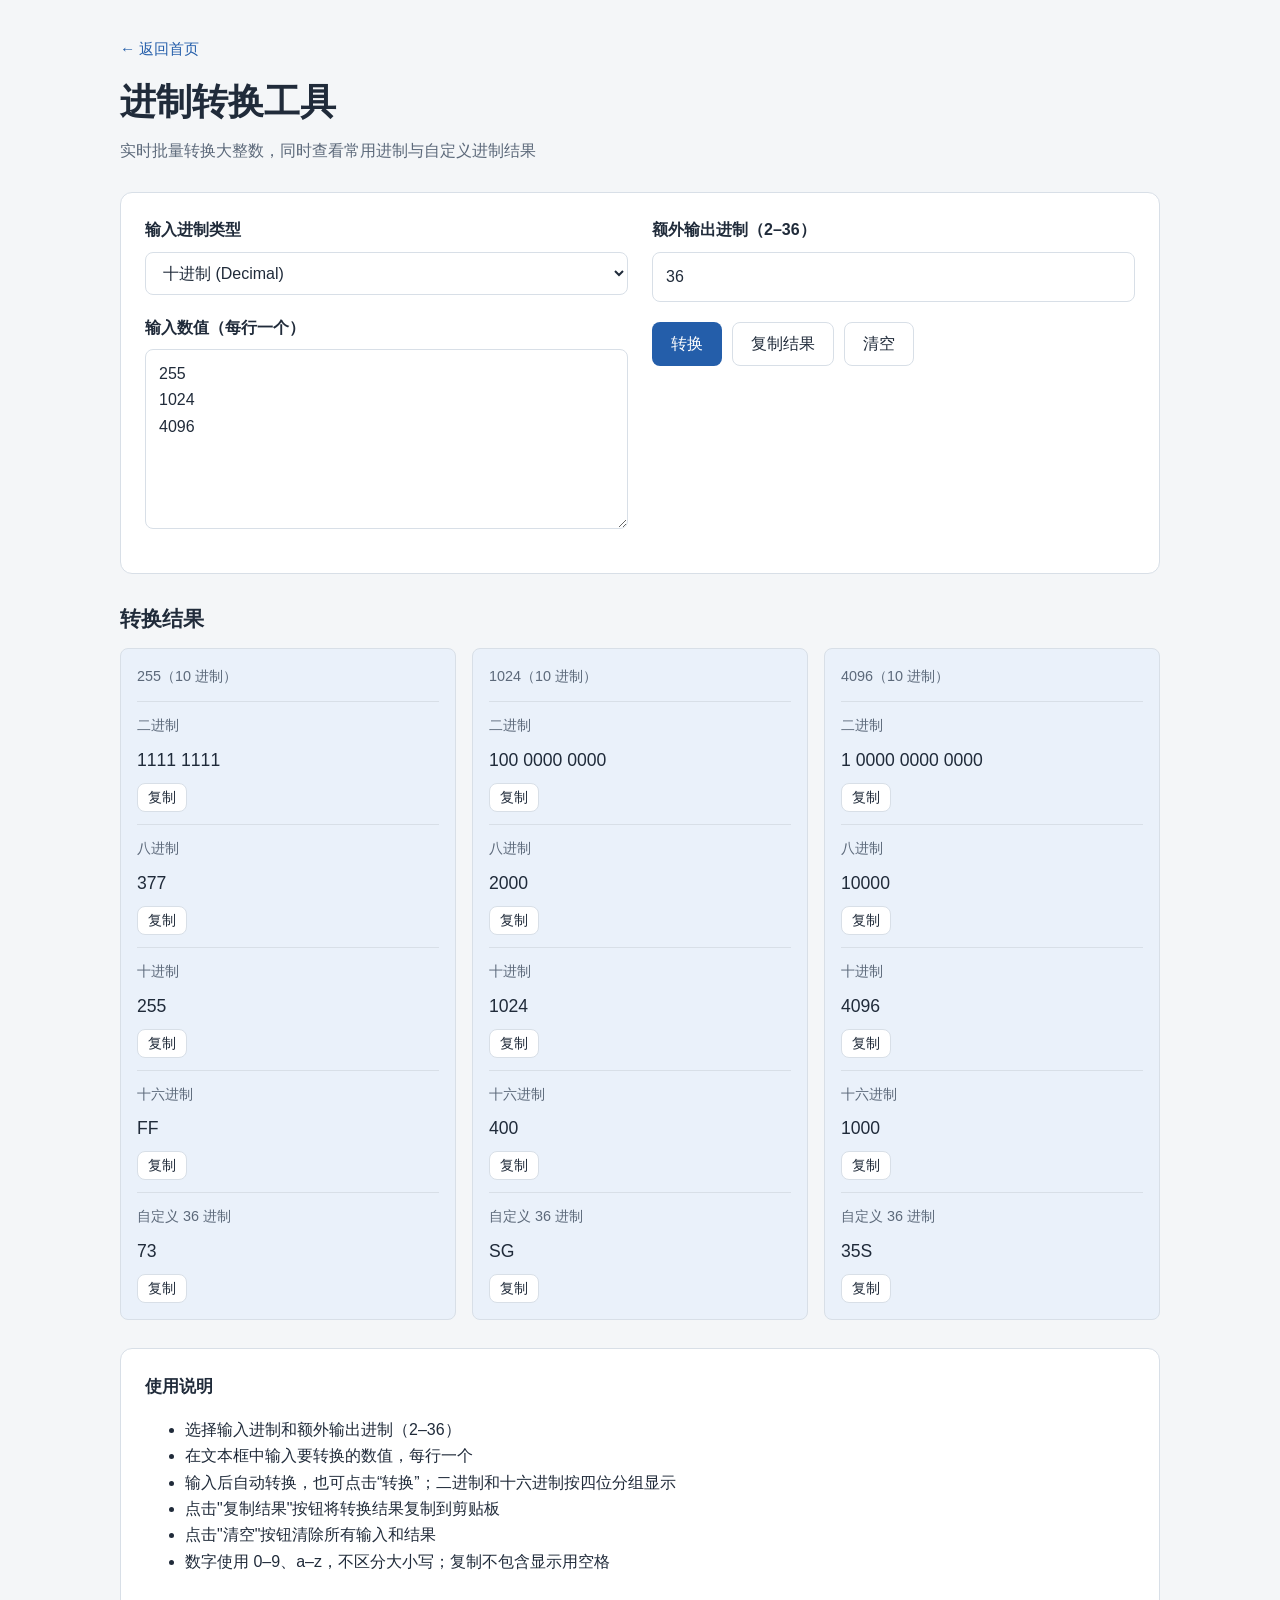
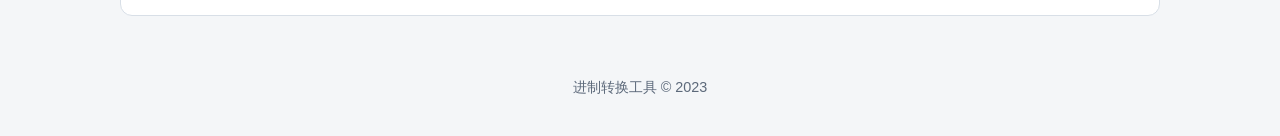
==== commit 9ecf035f: "Merge pull request #3 from bruce-cham/devin/1795070204-improve-tools * Add live exact multi-base con" ====
--- a/base-converter.html
+++ b/base-converter.html
@@ -11,7 +11,7 @@
         <header class="page-header">
             <a class="back-link" href="index.html">← 返回首页</a>
             <h1>进制转换工具</h1>
-            <p class="description">支持二进制、八进制、十进制和十六进制之间的相互转换，可批量处理多个数值</p>
+            <p class="description">实时批量转换大整数，同时查看常用进制与自定义进制结果</p>
         </header>
         
         <div class="input-section">
@@ -23,9 +23,14 @@
                         <option value="8">八进制 (Octal)</option>
                         <option value="10" selected>十进制 (Decimal)</option>
                         <option value="16">十六进制 (Hexadecimal)</option>
+                        <option value="custom">自定义进制</option>
                     </select>
                 </div>
                 
+                <div class="form-group" id="customInputGroup" hidden>
+                    <label for="customInputBase">自定义输入进制（2–36）</label>
+                    <input type="number" id="customInputBase" min="2" max="36" step="1" value="36">
+                </div>
                 <div class="form-group">
                     <label for="inputValue">输入数值（每行一个）</label>
                     <textarea id="inputValue" placeholder="请输入要转换的数值，每行一个&#10;例如：&#10;255&#10;1024&#10;4096"></textarea>
@@ -34,13 +39,9 @@
             
             <div>
                 <div class="form-group">
-                    <label for="outputType">输出进制类型</label>
-                    <select id="outputType">
-                        <option value="2">二进制 (Binary)</option>
-                        <option value="8">八进制 (Octal)</option>
-                        <option value="10">十进制 (Decimal)</option>
-                        <option value="16" selected>十六进制 (Hexadecimal)</option>
-                    </select>
+                    <label for="customOutputBase">额外输出进制（2–36）</label>
+                    <input type="number" id="customOutputBase" min="2" max="36" step="1" value="36">
+                    <p id="baseStatus" class="inline-error" role="status"></p>
                 </div>
                 
                 <div class="buttons">
@@ -64,12 +65,12 @@
         <div class="instructions">
             <h3>使用说明</h3>
             <ul>
-                <li>选择输入和输出的进制类型</li>
+                <li>选择输入进制和额外输出进制（2–36）</li>
                 <li>在文本框中输入要转换的数值，每行一个</li>
-                <li>点击"转换"按钮进行转换</li>
+                <li>输入后自动转换，也可点击“转换”；二进制和十六进制按四位分组显示</li>
                 <li>点击"复制结果"按钮将转换结果复制到剪贴板</li>
                 <li>点击"清空"按钮清除所有输入和结果</li>
-                <li>十六进制数值可以使用大写或小写字母A-F</li>
+                <li>数字使用 0–9、a–z，不区分大小写；复制不包含显示用空格</li>
             </ul>
         </div>
     </main>
@@ -81,121 +82,152 @@
     <div class="notification" id="notification" role="status">结果已复制到剪贴板！</div>
 
     <script>
+        const inputType = document.getElementById('inputType');
+        const inputValue = document.getElementById('inputValue');
+        const customInputBase = document.getElementById('customInputBase');
+        const customOutputBase = document.getElementById('customOutputBase');
+        const resultsContainer = document.getElementById('results');
+        let conversionTimer;
+        let notificationTimer;
+
+        function readBase(value) {
+            const base = Number(value);
+            if (!Number.isInteger(base) || base < 2 || base > 36) {
+                throw new Error('进制必须是 2–36 之间的整数');
+            }
+            return base;
+        }
+
+        function parseInteger(value, base) {
+            const sign = value.startsWith('-') ? -1n : 1n;
+            let digits = value.replace(/^[+-]/, '').toLowerCase();
+            const prefixes = { 2: /^0b/i, 8: /^0o/i, 16: /^0x/i };
+            if (prefixes[base]) digits = digits.replace(prefixes[base], '');
+            if (!/^[0-9a-z]+$/.test(digits)) throw new Error('无效的输入值或进制数字');
+            let result = 0n;
+            for (const char of digits) {
+                const digit = parseInt(char, 36);
+                if (digit >= base) throw new Error('无效的输入值或进制数字');
+                result = result * BigInt(base) + BigInt(digit);
+            }
+            return sign * result;
+        }
+
+        function element(tag, className, text) {
+            const node = document.createElement(tag);
+            node.className = className;
+            if (text !== undefined) node.textContent = text;
+            return node;
+        }
+
+        function grouped(value) {
+            const sign = value.startsWith('-') ? '-' : '';
+            const digits = value.replace(/^-/, '');
+            return sign + digits.replace(/\B(?=(.{4})+$)/g, ' ');
+        }
+
         function convert() {
-            const inputType = document.getElementById('inputType').value;
-            const outputType = document.getElementById('outputType').value;
-            const inputValue = document.getElementById('inputValue').value;
-            const resultsContainer = document.getElementById('results');
-            
-            // 清空之前的结果
-            resultsContainer.innerHTML = '';
-            
-            // 分割输入为多行
-            const values = inputValue.split('\n').filter(val => val.trim() !== '');
-            
-            if (values.length === 0) {
-                resultsContainer.innerHTML = `
-                    <div class="result-box">
-                        <div class="result-title">错误</div>
-                        <div class="result-value">请输入有效数值</div>
-                    </div>
-                `;
+            clearTimeout(conversionTimer);
+            document.getElementById('customInputGroup').hidden = inputType.value !== 'custom';
+            const status = document.getElementById('baseStatus');
+            status.textContent = '';
+            resultsContainer.replaceChildren();
+            let base;
+            let extraBase;
+            try {
+                base = readBase(inputType.value === 'custom' ? customInputBase.value : inputType.value);
+            } catch (error) {
+                status.textContent = '输入' + error.message;
                 return;
             }
-            
-            // 转换每个值
-            values.forEach((value, index) => {
-                value = value.trim();
-                
+            try {
+                extraBase = readBase(customOutputBase.value);
+            } catch (error) {
+                status.textContent = '输出' + error.message;
+            }
+            const values = inputValue.value.split('\n').map(value => value.trim()).filter(Boolean);
+            if (!values.length) {
+                resultsContainer.append(element('div', 'result-box', '请输入有效数值'));
+                return;
+            }
+            for (const value of values) {
+                const box = element('div', 'result-box');
+                box.append(element('div', 'result-title', value + '（' + base + ' 进制）'));
                 try {
-                    const sign = value.startsWith('-') ? -1n : 1n;
-                    let digits = value.replace(/^[+-]/, '');
-                    const prefixes = { '2': /^0b/i, '8': /^0o/i, '16': /^0x/i };
-                    if (prefixes[inputType]) digits = digits.replace(prefixes[inputType], '');
-                    const validDigits = { '2': /^[01]+$/, '8': /^[0-7]+$/, '10': /^[0-9]+$/, '16': /^[0-9a-f]+$/i };
-                    if (!validDigits[inputType].test(digits)) throw new Error('无效的输入值或进制数字');
-                    const prefix = { '2': '0b', '8': '0o', '10': '', '16': '0x' }[inputType];
-                    const decimalValue = sign * BigInt(prefix + digits);
-                    const result = decimalValue.toString(Number(outputType)).toUpperCase();
-                    appendResult(value, result + ' (' + getBaseName(outputType) + ')');
+                    const number = parseInteger(value, base);
+                    const bases = [[2, '二进制'], [8, '八进制'], [10, '十进制'], [16, '十六进制']];
+                    if (extraBase !== undefined) bases.push([extraBase, '自定义 ' + extraBase + ' 进制']);
+                    for (const [outputBase, label] of bases) {
+                        const raw = number.toString(outputBase).toUpperCase();
+                        const row = element('div', 'conversion-row');
+                        row.dataset.base = outputBase;
+                        const output = element('div', 'result-value', outputBase === 2 || outputBase === 16 ? grouped(raw) : raw);
+                        output.dataset.copy = raw;
+                        output.dataset.label = label;
+                        const button = element('button', 'secondary value-copy', '复制');
+                        button.type = 'button';
+                        button.setAttribute('aria-label', '复制' + label + '结果');
+                        button.addEventListener('click', () => copyText(raw));
+                        row.append(element('div', 'result-title', label), output, button);
+                        box.append(row);
+                    }
                 } catch (error) {
-                    appendResult(value, '转换错误: ' + error.message, true);
+                    box.append(element('div', 'result-value inline-error', '转换错误: ' + error.message));
                 }
-
-            });
-        }
-        
-        function appendResult(value, result, isError = false) {
-            const box = document.createElement('div');
-            box.className = 'result-box';
-            const title = document.createElement('div');
-            title.className = 'result-title';
-            title.textContent = value + ' (' + getBaseName(document.getElementById('inputType').value) + ')';
-            const output = document.createElement('div');
-            output.className = 'result-value';
-            output.textContent = result;
-            if (isError) output.classList.add('inline-error');
-            else output.dataset.copy = result;
-            box.append(title, output);
-            document.getElementById('results').appendChild(box);
-        }
-
-        function getBaseName(base) {
-            switch(base) {
-                case '2': return '二进制';
-                case '8': return '八进制';
-                case '10': return '十进制';
-                case '16': return '十六进制';
-                default: return '';
-            }
-        }
-        
-        async function copyResults() {
-            const results = document.querySelectorAll('.result-value[data-copy]');
-            if (results.length === 0) {
-                showNotification('没有可复制的结果', true);
-                return;
-            }
-            
-            let textToCopy = '';
-            results.forEach(result => {
-                // 提取纯文本内容（去掉HTML标签）
-                textToCopy += result.textContent + '\n';
-            });
-            
+                resultsContainer.append(box);
+            }
+        }
+
+        async function copyText(text) {
             try {
                 if (!navigator.clipboard) throw new Error('当前环境不支持剪贴板，请手动选择结果复制');
-                await navigator.clipboard.writeText(textToCopy.trim());
+                await navigator.clipboard.writeText(text);
                 showNotification('结果已复制到剪贴板！');
             } catch (error) {
                 showNotification('复制失败: ' + error.message, true);
             }
         }
-        
+
+        function copyResults() {
+            const boxes = [...resultsContainer.querySelectorAll('.result-box')];
+            if (!resultsContainer.querySelector('[data-copy]')) {
+                showNotification('没有可复制的结果', true);
+                return;
+            }
+            copyText(boxes.map(box => [
+                box.querySelector('.result-title').textContent,
+                ...[...box.querySelectorAll('[data-copy]')].map(value => value.dataset.label + ': ' + value.dataset.copy),
+                ...[...box.querySelectorAll('.inline-error')].map(value => value.textContent)
+            ].join('\n')).join('\n\n'));
+        }
+
         function clearAll() {
-            document.getElementById('inputValue').value = '';
-            document.getElementById('results').innerHTML = `
-                <div class="result-box">
-                    <div class="result-title">等待输入</div>
-                    <div class="result-value">请输入数值并点击转换</div>
-                </div>
-            `;
-        }
-        
+            clearTimeout(conversionTimer);
+            inputValue.value = '';
+            convert();
+        }
+
         function showNotification(message, isError = false) {
             const notification = document.getElementById('notification');
             notification.textContent = message;
             notification.classList.toggle('error', isError);
-            
             notification.classList.add('show');
-            
-            setTimeout(() => {
-                notification.classList.remove('show');
-            }, 3000);
-        }
-        
-        // 初始示例值
-        document.getElementById('inputValue').value = '255\n1024\n4096';
+            clearTimeout(notificationTimer);
+            notificationTimer = setTimeout(() => notification.classList.remove('show'), 3000);
+        }
+
+        function scheduleConversion() {
+            document.getElementById('customInputGroup').hidden = inputType.value !== 'custom';
+            clearTimeout(conversionTimer);
+            conversionTimer = setTimeout(convert, 150);
+        }
+
+        inputValue.addEventListener('input', scheduleConversion);
+        inputType.addEventListener('change', scheduleConversion);
+        customInputBase.addEventListener('input', scheduleConversion);
+        customOutputBase.addEventListener('input', scheduleConversion);
+        inputValue.value = '255\n1024\n4096';
+        convert();
     </script>
 </body>
 </html>
--- a/assets/style.css
+++ b/assets/style.css
@@ -25,6 +25,7 @@
     }
 }
 * { box-sizing: border-box; }
+[hidden] { display: none !important; }
 body {
     margin: 0;
     background: var(--bg);
@@ -106,6 +107,21 @@
 #match-result.matches > div { white-space: pre-wrap; }
 .result-title { font-size: .9rem; color: var(--muted); margin-bottom: 8px; }
 .result-value { font-size: 1.1rem; overflow-wrap: anywhere; }
+.conversion-row { border-top: 1px solid var(--border); padding-top: 12px; margin-top: 12px; }
+.value-copy { padding: 4px 10px; margin-top: 8px; font-size: .85rem; }
+.timestamp-row { display: flex; align-items: center; flex-wrap: wrap; gap: 8px; padding: 8px 0; overflow-wrap: anywhere; }
+.timestamp-row .value-copy { margin: 0; }
+.timestamp-row [data-output] { min-width: 0; }
+#result .timestamp-row { white-space: normal; }
+.regex-flags { display: flex; flex-wrap: wrap; gap: 16px; border: 1px solid var(--border); border-radius: 8px; margin: 0 0 20px; }
+.regex-flags label { display: inline-flex; align-items: center; gap: 6px; margin: 0; }
+.regex-flags input { width: auto; accent-color: var(--accent); }
+.regex-preview, .regex-match { white-space: pre-wrap; overflow-wrap: anywhere; }
+.regex-match + .regex-match { border-top: 1px solid var(--border); margin-top: 12px; padding-top: 12px; }
+.regex-preview { min-height: 64px; }
+.regex-preview mark { background: var(--accent); color: var(--surface); border-radius: 2px; }
+.regex-preview .zero-match { display: inline-block; height: 1em; border-left: 2px solid var(--accent); vertical-align: text-bottom; }
+#copy-replacement { margin-top: 12px; }
 .no-matches, [role="status"] { color: var(--muted); }
 .inline-error { color: var(--error); }
 .notification {
